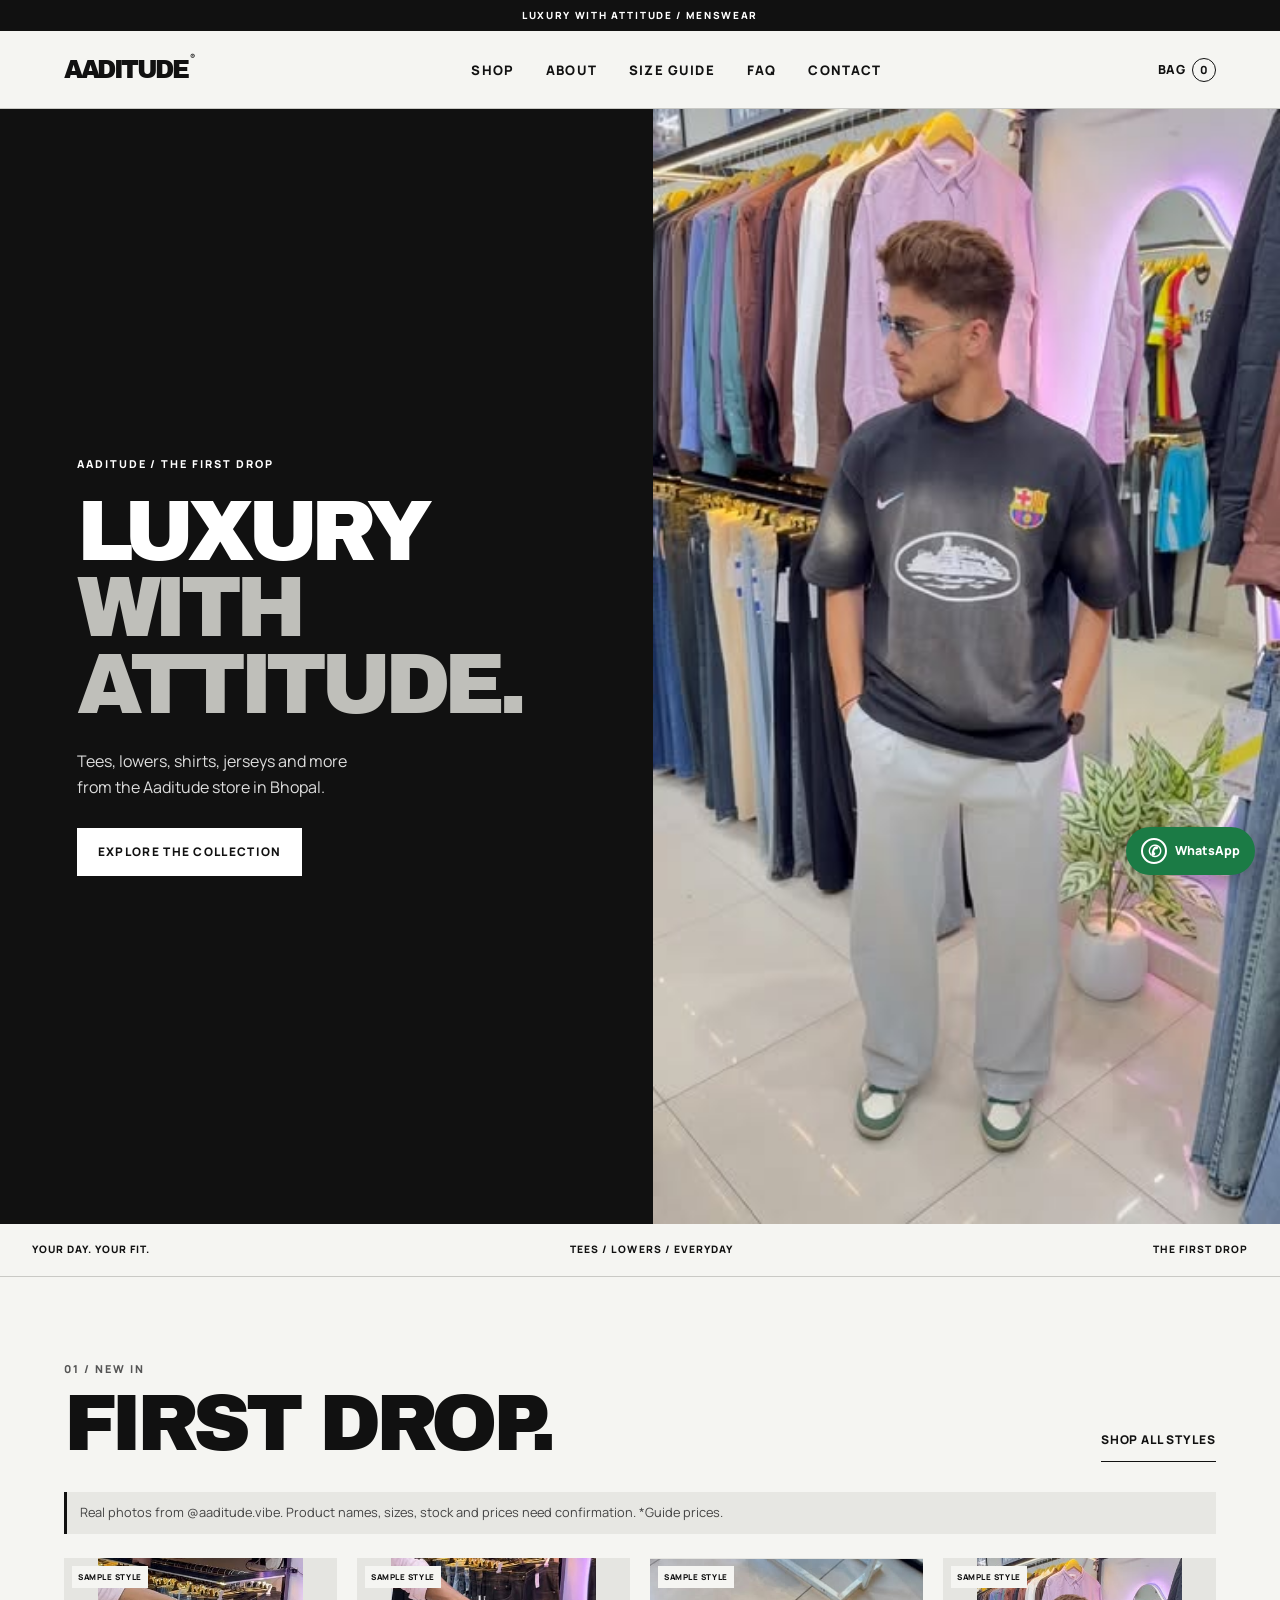
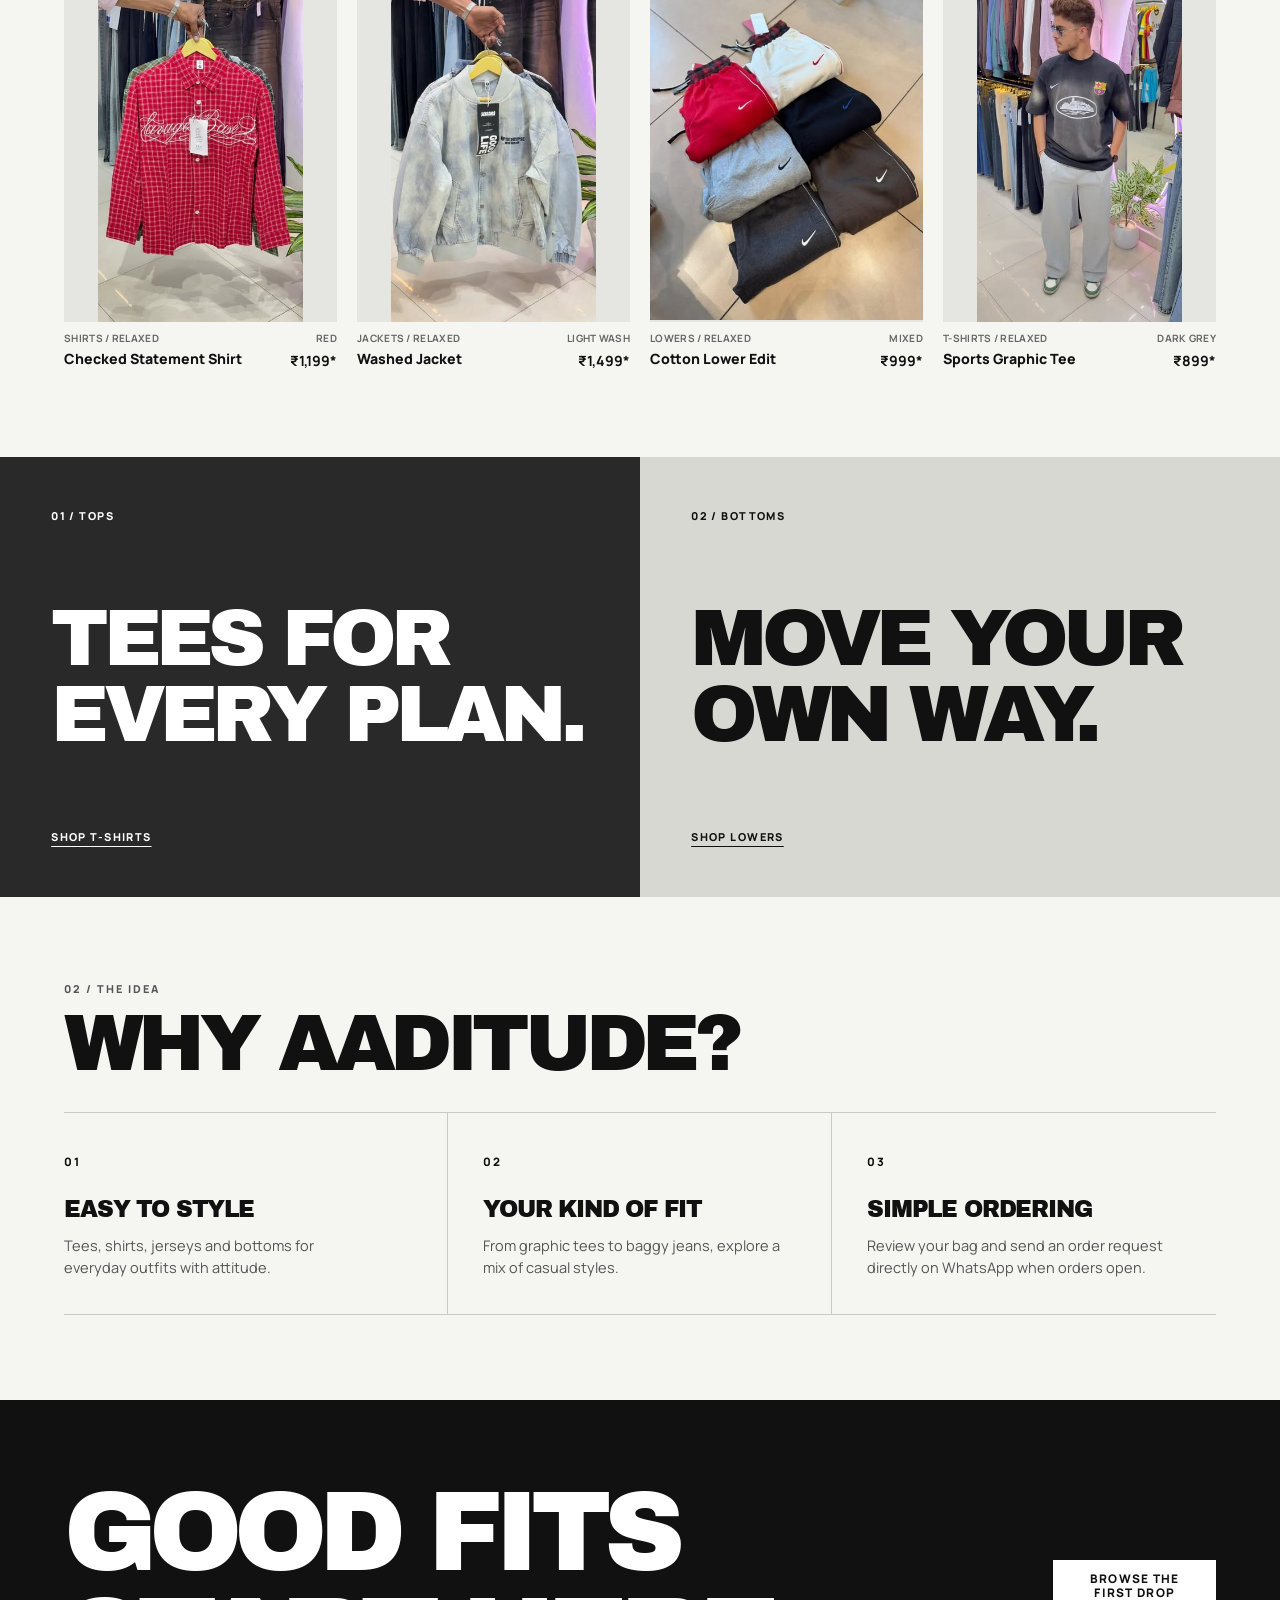
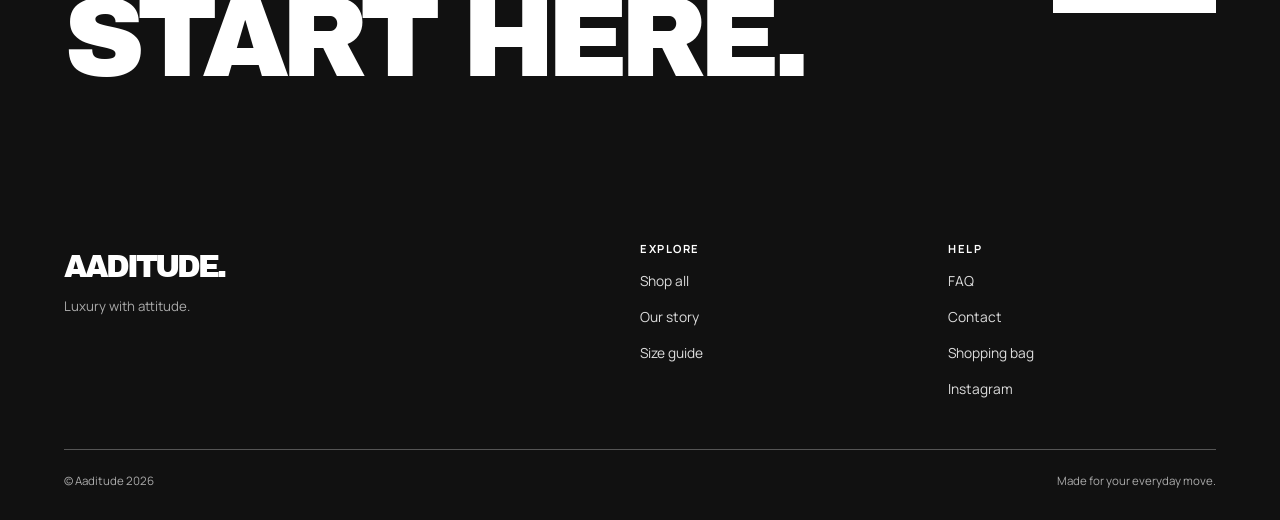
==== index.html @ e1cb43c3 "Build Aaditude static storefront" ====
<!doctype html>
<html lang="en-IN">
<head>
  <meta charset="utf-8">
  <meta name="viewport" content="width=device-width, initial-scale=1">
  <title>Aaditude | Men's Streetwear & Casualwear</title>
  <meta name="description" content="Explore Aaditude's T-shirts, lowers, shirts, jerseys, jackets and jeans with real photos from @aaditude.vibe.">
  <meta property="og:type" content="website">
  <meta property="og:site_name" content="Aaditude">
  <meta property="og:title" content="Aaditude | Men's Streetwear & Casualwear">
  <meta property="og:description" content="Explore Aaditude's T-shirts, lowers, shirts, jerseys, jackets and jeans with real photos from @aaditude.vibe.">
  <meta property="og:image" content="images/instagram-streetwear-look.jpg">
  <meta property="og:image:alt" content="Aaditude model wearing a dark graphic T-shirt and grey lower in the Bhopal store">
  <meta name="twitter:card" content="summary_large_image">
  <link rel="icon" type="image/svg+xml" href="images/favicon.svg">
  <link rel="preconnect" href="https://fonts.googleapis.com">
  <link rel="preconnect" href="https://fonts.gstatic.com" crossorigin>
  <link href="https://fonts.googleapis.com/css2?family=Archivo+Black&family=Manrope:wght@400;500;600;700;800&display=swap" rel="stylesheet">
  <link rel="stylesheet" href="css/style.css">
  <script src="js/products.js" defer></script>
  <script src="js/main.js" defer></script>
</head>
<body>
  <header id="site-header"></header>
  <main>
  <section class="hero">
    <div class="hero-content"><p class="eyebrow">AADITUDE / THE FIRST DROP</p><h1>Luxury<br><em>with attitude.</em></h1><p>Tees, lowers, shirts, jerseys and more from the Aaditude store in Bhopal.</p><a class="button button-light" href="shop.html">Explore the collection</a></div>
    <div class="hero-image"><img src="images/instagram-streetwear-look.jpg" alt="Model in a dark graphic T-shirt and grey lower inside the Aaditude store"></div>
  </section>
  <div class="ticker"><span>YOUR DAY. YOUR FIT.</span><span>TEES / LOWERS / EVERYDAY</span><span>THE FIRST DROP</span></div>
  <section class="section featured"><div class="section-heading"><div><p class="eyebrow dark">01 / NEW IN</p><h2>First drop.</h2></div><a class="text-link" href="shop.html">SHOP ALL STYLES</a></div>
    <p class="sample-note">Real photos from @aaditude.vibe. Product names, sizes, stock and prices need confirmation. *Guide prices.</p><div id="featured-products" class="product-grid"></div></section>
  <section class="category-blocks"><a href="shop.html?category=T-shirts" class="category-block category-dark"><span>01 / TOPS</span><h2>Tees for<br>every plan.</h2><strong>SHOP T-SHIRTS</strong></a><a href="shop.html?category=Lowers" class="category-block category-light"><span>02 / BOTTOMS</span><h2>Move your<br>own way.</h2><strong>SHOP LOWERS</strong></a></section>
  <section class="section why-section"><div class="section-heading"><div><p class="eyebrow dark">02 / THE IDEA</p><h2>Why Aaditude?</h2></div></div><div class="why-grid"><article><span>01</span><h3>Easy to style</h3><p>Tees, shirts, jerseys and bottoms for everyday outfits with attitude.</p></article><article><span>02</span><h3>Your kind of fit</h3><p>From graphic tees to baggy jeans, explore a mix of casual styles.</p></article><article><span>03</span><h3>Simple ordering</h3><p>Review your bag and send an order request directly on WhatsApp when orders open.</p></article></div></section>
  <section class="end-banner"><p>GOOD FITS START HERE.</p><a class="button button-light" href="shop.html">Browse the first drop</a></section>
</main>
  <footer id="site-footer"></footer>
  <a id="whatsapp-float" class="whatsapp-float" href="contact.html" aria-label="Chat with Aaditude on WhatsApp">WhatsApp</a>
  <div id="site-toast" class="site-toast" role="status" aria-live="polite"></div>
</body>
</html>
---- css/style.css ----
/* Aaditude | Mobile-first static storefront
   Edit colours in :root. All interactive tap targets are at least 44px tall. */
:root{--ink:#111;--paper:#f5f5f2;--white:#fff;--muted:#666;--line:#c9c9c5;--soft:#e7e7e3;--display:"Archivo Black",Impact,Arial,sans-serif;--body:Manrope,Arial,sans-serif}
*{box-sizing:border-box}
html{scroll-behavior:smooth}
body{margin:0;background:var(--paper);color:var(--ink);font:400 16px/1.55 var(--body)}
img{max-width:100%;display:block}
a{color:inherit;text-decoration:none}
button,input,select,textarea{font:inherit}
button{cursor:pointer}
button:disabled{cursor:not-allowed;opacity:.5}
:focus-visible{outline:3px solid #767676;outline-offset:3px}
h1,h2,h3,p{margin-top:0}
h1,h2,h3{line-height:1.08}
.topline{background:var(--ink);color:var(--white);text-align:center;padding:8px 12px;font-size:.62rem;font-weight:800;letter-spacing:.17em}
.nav-wrap{position:relative;display:flex;align-items:center;justify-content:space-between;gap:12px;min-height:66px;padding:0 16px;border-bottom:1px solid var(--line);background:var(--paper)}
.logo,.footer-logo{font-family:var(--display);font-size:1.3rem;letter-spacing:-.1em;white-space:nowrap}
.logo span{font:700 .5rem var(--body);vertical-align:top;letter-spacing:0;margin-left:3px}
.menu-toggle{order:3;display:flex;flex-direction:column;justify-content:center;gap:4px;width:44px;height:44px;border:0;background:transparent;padding:9px}
.menu-toggle span{display:block;width:24px;height:2px;background:var(--ink)}
.main-nav{display:none;position:absolute;z-index:20;left:0;right:0;top:100%;background:var(--paper);border-bottom:1px solid var(--line);padding:10px 16px 20px;box-shadow:0 14px 25px #0002}
.main-nav.is-open{display:flex;flex-direction:column}
.main-nav a{display:flex;align-items:center;min-height:46px;border-bottom:1px solid var(--line);font-size:.82rem;font-weight:800;letter-spacing:.09em;text-transform:uppercase}
.bag-link{margin-left:auto;display:flex;align-items:center;gap:6px;min-height:44px;font-size:.78rem;font-weight:800;letter-spacing:.06em;text-transform:uppercase}
.bag-link span{display:grid;place-items:center;min-width:24px;height:24px;border:1px solid var(--ink);border-radius:50%;font-size:.7rem}
.button{display:inline-flex;align-items:center;justify-content:center;min-height:48px;padding:11px 20px;border:1px solid var(--ink);background:transparent;color:var(--ink);font-size:.74rem;line-height:1.2;font-weight:800;letter-spacing:.11em;text-align:center;text-transform:uppercase;transition:background .18s,color .18s,transform .18s}
.button:hover{transform:translateY(-2px)}
.button-dark{background:var(--ink);color:var(--white)}
.button-dark:hover{background:#373737}
.button-light{background:var(--white);border-color:var(--white);color:var(--ink)}
.button-light:hover{background:#ddd;border-color:#ddd}
.button.full{width:100%}
.text-link{display:inline-flex;align-items:center;min-height:44px;border-bottom:1px solid currentColor;font-size:.75rem;font-weight:800;letter-spacing:.08em;text-transform:uppercase}
.eyebrow{font-size:.68rem;line-height:1.3;font-weight:800;letter-spacing:.18em;text-transform:uppercase}
.eyebrow.dark{color:#555}
.hero{background:var(--ink);color:var(--white)}
.hero-content{padding:48px 20px 52px}
.hero-content .eyebrow{margin-bottom:22px}
.hero h1,.page-title h1,.editorial-page h1,.detail-info h1{font-family:var(--display);font-weight:400;letter-spacing:-.075em;text-transform:uppercase}
.hero h1{font-size:clamp(3.1rem,12vw,6.2rem);line-height:.91;margin-bottom:25px}
.hero h1 em{font-style:normal;color:#bfbfba}
.hero-content>p:not(.eyebrow){max-width:30ch;font-size:1rem;line-height:1.6;color:#ddd;margin-bottom:28px}
.hero-image{height:370px;overflow:hidden}
.hero-image img{width:100%;height:100%;object-fit:cover;object-position:68% center}
.ticker{display:flex;justify-content:space-between;gap:12px;padding:15px 18px;border-bottom:1px solid var(--line);font-size:.64rem;font-weight:800;letter-spacing:.1em}
.ticker span:nth-child(2){display:none}
.section,.page-shell{padding:56px 16px}
.section-heading{display:flex;align-items:end;justify-content:space-between;gap:16px;margin-bottom:22px}
.section-heading h2,.checkout-section h2{font:400 clamp(2.6rem,9vw,5rem)/.95 var(--display);letter-spacing:-.07em;text-transform:uppercase;margin:0}
.section-heading .eyebrow{margin-bottom:10px}
.sample-note{border-left:3px solid var(--ink);background:var(--soft);padding:11px 13px;font-size:.8rem;line-height:1.5;color:#444;margin:0 0 24px}
.product-grid{display:grid;grid-template-columns:repeat(2,minmax(0,1fr));gap:26px 10px}
.product-card{display:block;min-width:0}
.product-image{position:relative;overflow:hidden;aspect-ratio:3/4;background:#ddd}
.product-image img{width:100%;height:100%;object-fit:contain;background:#e5e5e1;transition:transform .3s ease}
.product-card:hover img{transform:scale(1.035)}
.card-badge{position:absolute;left:8px;top:8px;background:var(--paper);padding:5px 6px;font-size:.5rem;font-weight:800;letter-spacing:.07em}
.product-meta{display:flex;justify-content:space-between;gap:6px;margin:9px 0 4px;color:#666;font-size:.63rem;font-weight:700;letter-spacing:.03em;text-transform:uppercase}
.product-meta span:last-child{display:none}
.product-name-row h3{font-size:.88rem;font-weight:800;line-height:1.25;margin:0 0 3px}
.product-name-row strong{font-size:.88rem}
.category-blocks{display:grid;grid-template-columns:1fr;gap:0}
.category-block{display:flex;flex-direction:column;align-items:flex-start;justify-content:space-between;min-height:310px;padding:25px 20px;transition:filter .2s}
.category-block:hover{filter:brightness(1.08)}
.category-dark{background:#292929;color:var(--white)}
.category-light{background:#d8d8d3;color:var(--ink)}
.category-block span,.category-block strong{font-size:.68rem;font-weight:800;letter-spacing:.13em}
.category-block strong{text-decoration:underline;text-underline-offset:5px}
.category-block h2{font:400 clamp(2.6rem,10vw,5rem)/.95 var(--display);letter-spacing:-.07em;text-transform:uppercase;margin:0}
.why-grid{display:grid;grid-template-columns:1fr;gap:0;border-top:1px solid var(--line)}
.why-grid article{padding:24px 0;border-bottom:1px solid var(--line)}
.why-grid span{font-size:.72rem;font-weight:800;letter-spacing:.15em}
.why-grid h3{font:400 1.45rem var(--display);text-transform:uppercase;letter-spacing:-.05em;margin:24px 0 12px}
.why-grid p{color:#555;font-size:.91rem;max-width:34ch;margin:0}
.end-banner{background:var(--ink);color:var(--white);padding:55px 20px;text-align:left}
.end-banner p{font:400 clamp(2.8rem,10vw,7rem)/.95 var(--display);letter-spacing:-.07em;margin-bottom:25px}
/* Shop, product detail, bag and checkout */
.page-title{margin-bottom:30px}
.page-title .eyebrow{margin-bottom:15px}
.page-title h1{font-size:clamp(3.3rem,12vw,7.5rem);line-height:.88;margin-bottom:18px}
.page-title p:not(.eyebrow){color:#555;max-width:42ch}
.page-title.compact h1{font-size:clamp(3rem,10vw,6rem)}
.shop-tools{display:grid;grid-template-columns:1fr 1fr;gap:10px;align-items:end;border-top:1px solid var(--line);padding:22px 0;margin-bottom:22px}
.shop-tools label{display:block;font-size:.68rem;font-weight:800;letter-spacing:.1em;text-transform:uppercase;margin-bottom:7px}
.shop-tools select{width:100%;min-height:48px;border:1px solid #aaa;border-radius:0;padding:10px 12px;background:var(--paper);color:var(--ink);font-size:.8rem}
#product-count{grid-column:1/-1;color:#666;font-size:.75rem}
.loading-note,.not-found{min-height:50vh;padding:60px 0}
.not-found h1{font-family:var(--display);font-size:3rem;text-transform:uppercase}
.breadcrumbs{display:flex;gap:10px;margin-bottom:25px;font-size:.7rem;font-weight:800;letter-spacing:.1em;text-transform:uppercase}
.breadcrumbs a{text-decoration:underline;text-underline-offset:4px}
.product-layout{display:grid;grid-template-columns:1fr;gap:30px}
.detail-image{background:#ddd;aspect-ratio:4/5;overflow:hidden}
.detail-image img{width:100%;height:100%;object-fit:contain;background:#e5e5e1}
.detail-info h1{font-size:clamp(3rem,12vw,6rem);line-height:.9;margin-bottom:20px}
.detail-price{font-size:1.45rem;font-weight:800;margin-bottom:24px}
.detail-price small{font-size:.72rem;font-weight:700;color:#666;text-transform:uppercase}
.detail-description{color:#444;line-height:1.7;margin-bottom:26px}
.detail-attribute,.size-heading{display:flex;justify-content:space-between;gap:14px;border-top:1px solid var(--line);padding-top:17px;margin-top:17px;font-size:.77rem;font-weight:800;letter-spacing:.06em}
.size-heading a{text-decoration:underline;text-underline-offset:3px}
.size-options{display:flex;flex-wrap:wrap;gap:8px;margin:15px 0 22px}
.size-options button{min-width:48px;min-height:48px;border:1px solid #999;border-radius:0;background:transparent}
.size-options button[aria-pressed="true"]{background:var(--ink);color:var(--white);border-color:var(--ink)}
.detail-note{border-top:1px solid var(--line);padding-top:19px;margin-top:28px;font-size:.82rem;color:#555}
.cart-layout{display:grid;grid-template-columns:1fr;gap:30px}
.cart-items{border-top:1px solid var(--line)}
.empty-cart{padding:40px 0}
.empty-cart h2{font:400 1.7rem var(--display);text-transform:uppercase}
.empty-cart p{color:#555}
.cart-item{display:grid;grid-template-columns:82px minmax(0,1fr);gap:12px;border-bottom:1px solid var(--line);padding:16px 0}
.cart-item img{width:82px;height:106px;object-fit:cover;background:#ddd}
.cart-item-details h2{font-size:.95rem;font-weight:800;margin:0 0 3px}
.cart-item-details p{font-size:.76rem;color:#666;margin:0}
.cart-item>strong{grid-column:2;font-size:.9rem}
.cart-actions{display:flex;flex-wrap:wrap;align-items:center;gap:10px;margin-top:14px}
.quantity{display:flex;align-items:center;border:1px solid #999;min-height:44px}
.quantity button{width:44px;height:44px;border:0;background:transparent;font-size:1.15rem}
.quantity span{min-width:22px;text-align:center;font-size:.85rem}
.remove-button{min-height:44px;padding:0 4px;background:transparent;border:0;text-decoration:underline;font-size:.76rem}
.cart-summary{background:var(--soft);padding:22px;align-self:start}
.cart-summary h2{font:400 1.4rem var(--display);text-transform:uppercase}
.summary-line{display:flex;justify-content:space-between;gap:12px;border-top:1px solid #bbb;padding:16px 0;font-size:.9rem}
.cart-summary p{font-size:.8rem;color:#555}
.cart-summary .text-link{margin-top:13px}
.checkout-section{margin-top:72px;border-top:3px solid var(--ink);padding-top:26px}
.checkout-section .section-heading{margin-bottom:22px}
.checkout-grid{display:grid;grid-template-columns:1fr;gap:26px}
.checkout-form{display:flex;flex-direction:column;align-items:stretch}
.checkout-form label{font-size:.75rem;font-weight:800;letter-spacing:.08em;text-transform:uppercase;margin:0 0 7px}
.checkout-form input,.checkout-form textarea{width:100%;min-height:48px;padding:12px;border:1px solid #aaa;background:var(--white);border-radius:0;margin:0 0 18px;color:var(--ink)}
.checkout-form textarea{min-height:112px;resize:vertical}
.form-note{font-size:.78rem;color:#555;line-height:1.6}
.upi-box{background:var(--soft);padding:22px;align-self:start}
.upi-box h3{font:400 1.4rem var(--display);text-transform:uppercase}
.upi-box p,.upi-box small{font-size:.8rem;color:#555;line-height:1.6}
.upi-box img{width:180px;height:180px;object-fit:contain;margin:20px 0;background:var(--white)}
.upi-line{display:flex;flex-wrap:wrap;justify-content:space-between;gap:6px;padding:12px 0;border-top:1px solid #bbb;border-bottom:1px solid #bbb;font-size:.82rem}
.upi-line strong{overflow-wrap:anywhere}

/* Editorial pages, footer and persistent WhatsApp action */
.editorial-page{min-height:65vh}
.editorial-page h1{font-size:clamp(3.4rem,12vw,7rem);line-height:.88;margin-bottom:35px}
.editorial-grid{display:grid;grid-template-columns:1fr;gap:25px;border-top:1px solid var(--line);padding-top:28px}
.editorial-grid .lead{font-size:clamp(1.45rem,5vw,2.7rem);font-weight:800;line-height:1.22;letter-spacing:-.055em}
.editorial-grid>div>p{color:#444;line-height:1.7;margin-bottom:20px}
.editorial-image{margin-top:45px;max-height:560px;overflow:hidden}
.editorial-image img{width:100%;height:100%;object-fit:cover;object-position:center 40%}
.contact-details{display:grid;grid-template-columns:1fr;gap:14px;margin-top:26px}
.contact-card{border-top:1px solid var(--line);padding:16px 0}
.contact-card span{display:block;font-size:.7rem;font-weight:800;letter-spacing:.12em;margin-bottom:9px}
.contact-card a{font-size:1.1rem;font-weight:800;text-decoration:underline;overflow-wrap:anywhere}
.contact-card p{margin:0;color:#666}
.measurement-list{padding-left:22px;color:#444;line-height:1.7}
.measurement-list li{margin-bottom:13px}
.faq-list{max-width:1000px;border-top:1px solid var(--line)}
.faq-list article{display:grid;grid-template-columns:1fr;gap:7px;border-bottom:1px solid var(--line);padding:21px 0}
.faq-list h2{font-size:1rem;margin:0}
.faq-list p{color:#444;line-height:1.6;margin:0}
.faq-list a,.faq-contact a{text-decoration:underline}
.faq-contact{margin-top:30px}
#site-footer{background:var(--ink);color:var(--white);padding:50px 18px 25px}
.footer-grid{display:grid;grid-template-columns:1fr 1fr;gap:30px 18px}
.footer-grid>div:first-child{grid-column:1/-1}
.footer-logo{font-size:1.9rem}
.footer-grid p{color:#aaa;font-size:.83rem;margin:6px 0 0}
.footer-grid h2{font-size:.7rem;letter-spacing:.14em;text-transform:uppercase;margin-bottom:15px}
.footer-grid a:not(.footer-logo){display:block;min-height:36px;font-size:.86rem;color:#ddd}
.footer-bottom{display:flex;flex-direction:column;gap:6px;border-top:1px solid #555;padding-top:22px;margin-top:35px;color:#aaa;font-size:.72rem}
.whatsapp-float{position:fixed;z-index:30;right:16px;bottom:16px;display:flex;align-items:center;gap:8px;min-height:48px;padding:10px 15px;border-radius:28px;background:#1b7b45;color:#fff;box-shadow:0 7px 20px #0004;font-size:.78rem;font-weight:800;transition:transform .2s,background .2s}
.whatsapp-float:hover{transform:translateY(-3px);background:#136338}
.whatsapp-float span:first-child{display:grid;place-items:center;width:26px;height:26px;border:2px solid #fff;border-radius:50%;font-size:1rem;line-height:1}
.site-toast{position:fixed;z-index:50;left:16px;right:16px;bottom:78px;max-width:380px;padding:13px 17px;margin:auto;background:var(--ink);color:#fff;font-size:.83rem;box-shadow:0 9px 25px #0004;opacity:0;transform:translateY(8px);pointer-events:none;transition:opacity .2s,transform .2s}
.site-toast.is-visible{opacity:1;transform:translateY(0)}
/* Larger phones and tablets */
@media(min-width:640px){
 .nav-wrap{padding:0 28px}
 .hero-content{padding:65px 32px}
 .hero-image{height:480px}
 .ticker{padding:18px 32px}
 .ticker span:nth-child(2){display:block}
 .section,.page-shell{padding:70px 32px}
 .product-grid{gap:36px 18px}
 .product-meta span:last-child{display:block}
 .product-name-row{display:flex;justify-content:space-between;gap:10px}
 .category-blocks{grid-template-columns:1fr 1fr}
 .category-block{min-height:370px;padding:30px}
 .why-grid{grid-template-columns:repeat(3,1fr)}
 .why-grid article{padding:25px;border-right:1px solid var(--line)}
 .why-grid article:first-child{padding-left:0}
 .why-grid article:last-child{border-right:0}
 .end-banner{padding:70px 32px}
 .shop-tools{display:flex;align-items:end;gap:16px}
 .shop-tools>div{width:190px}
 #product-count{margin-left:auto;padding-bottom:13px}
 .cart-item{grid-template-columns:105px 1fr auto}
 .cart-item img{width:105px;height:135px}
 .cart-item>strong{grid-column:auto}
 .footer-bottom{flex-direction:row;justify-content:space-between}
}
/* Desktop */
@media(min-width:960px){
 .nav-wrap{min-height:78px;padding:0 5vw}
 .logo{font-size:1.55rem}
 .menu-toggle{display:none}
 .main-nav{position:static;display:flex;align-items:center;gap:32px;padding:0;border:0;box-shadow:none;background:transparent}
 .main-nav a{border:0;min-height:44px}
 .main-nav a:hover,.footer-grid a:hover,.text-link:hover{text-decoration:underline;text-underline-offset:5px}
 .bag-link{margin-left:0}
 .hero{display:grid;grid-template-columns:51% 49%;min-height:640px}
 .hero-content{display:flex;flex-direction:column;align-items:flex-start;justify-content:center;padding:6vw}
 .hero h1{font-size:clamp(4.2rem,6.6vw,8rem)}
 .hero-image{height:auto;min-height:640px}
 .section,.page-shell{padding:85px 5vw}
 .section-heading{margin-bottom:30px}
 .product-grid{grid-template-columns:repeat(4,minmax(0,1fr));gap:42px 20px}
 .category-block{min-height:440px;padding:4vw}
 .why-grid article{padding:35px}
 .end-banner{display:flex;justify-content:space-between;align-items:center;gap:35px;padding:80px 5vw}
 .end-banner p{margin:0}
 .page-title{margin-bottom:45px}
 .product-layout{grid-template-columns:minmax(0,1.2fr) minmax(360px,.8fr);gap:6vw}
 .detail-info{padding-top:20px;max-width:560px}
 .cart-layout{grid-template-columns:minmax(0,1.7fr) minmax(300px,.8fr);gap:4vw}
 .checkout-grid{grid-template-columns:minmax(0,1.2fr) minmax(300px,.8fr);gap:5vw}
 .editorial-grid{grid-template-columns:1fr 1fr;gap:6vw}
 .faq-list article{grid-template-columns:1fr 1.3fr;gap:5vw}
 #site-footer{padding:70px 5vw 30px}
 .footer-grid{grid-template-columns:2fr 1fr 1fr;gap:40px}
 .footer-grid>div:first-child{grid-column:auto}
 .whatsapp-float{right:25px;bottom:25px}
 .site-toast{left:auto;right:25px;bottom:90px}
}
@media(prefers-reduced-motion:reduce){html{scroll-behavior:auto}*,*:before,*:after{transition:none!important;animation:none!important}}


.detail-note a{text-decoration:underline;text-underline-offset:3px}
@media(max-width:639px){.whatsapp-float{width:52px;height:52px;padding:0;justify-content:center;border-radius:50%}.whatsapp-float span:last-child{display:none}}
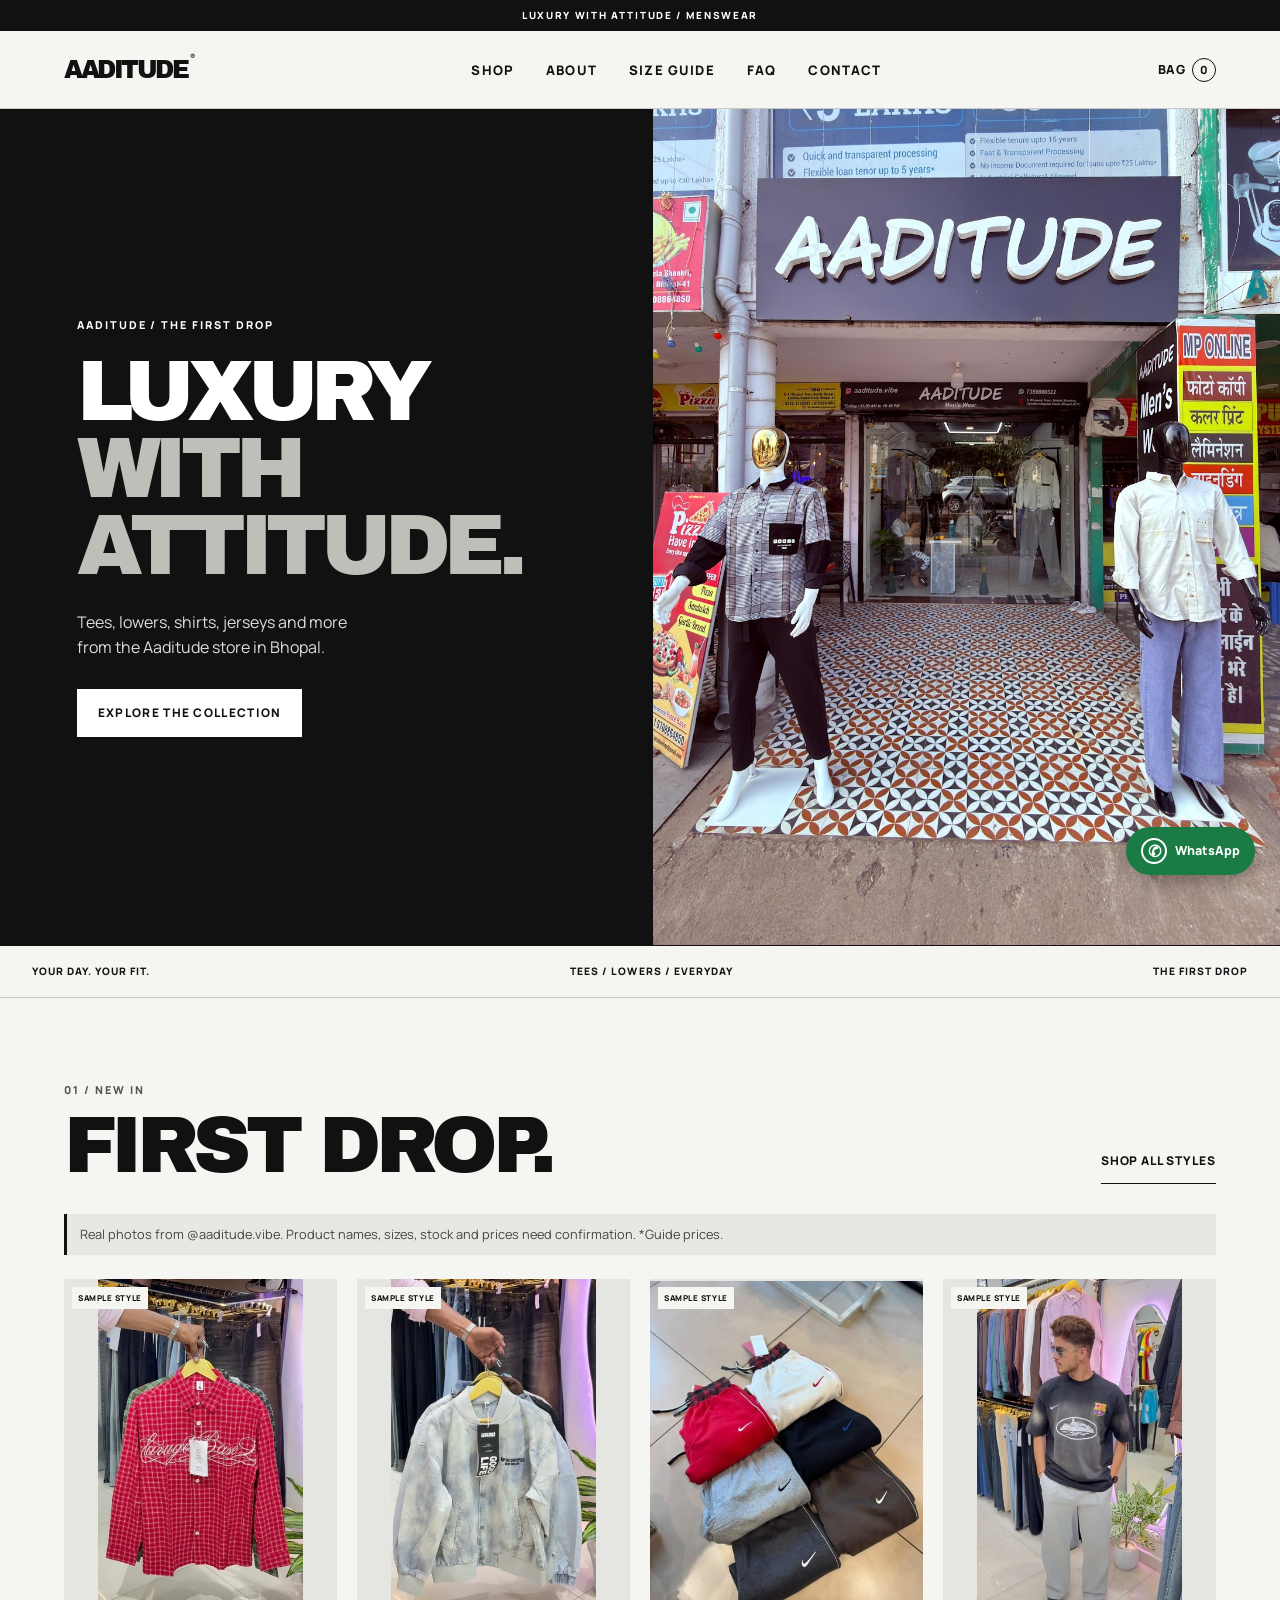
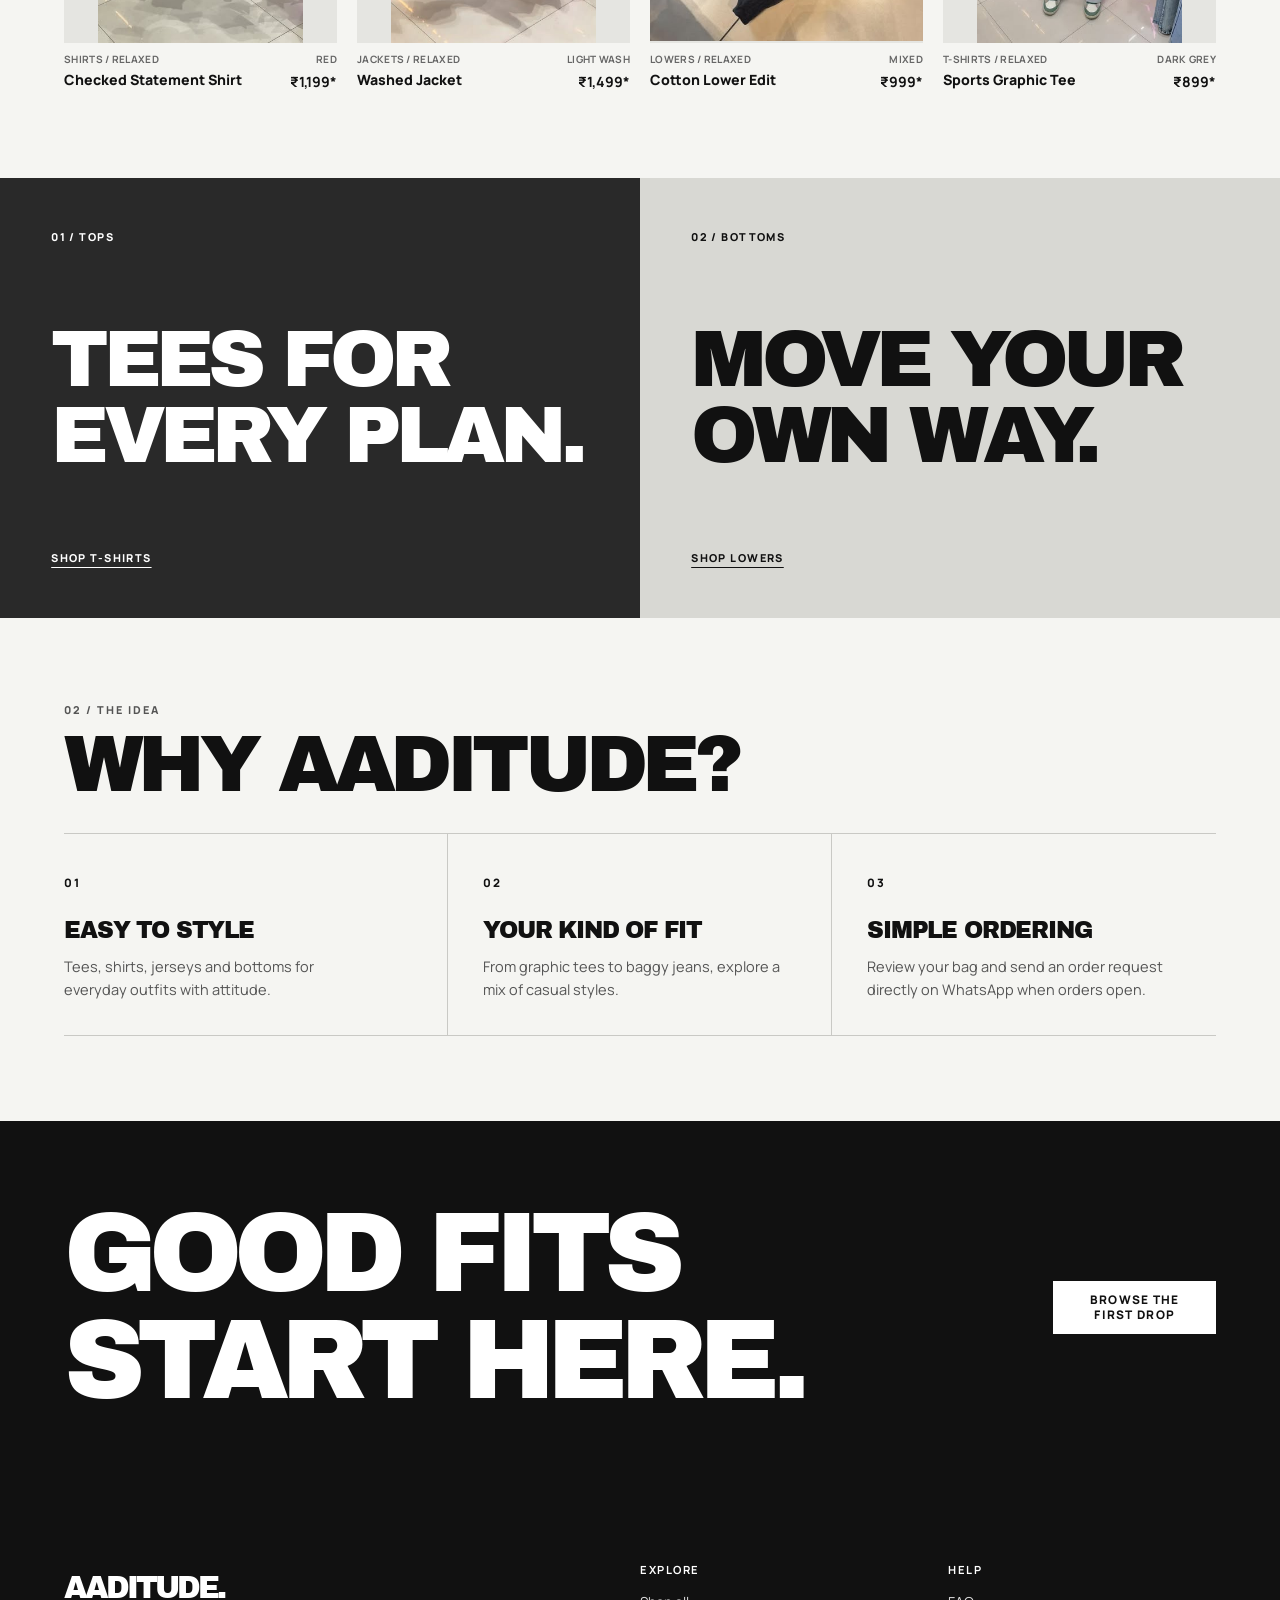
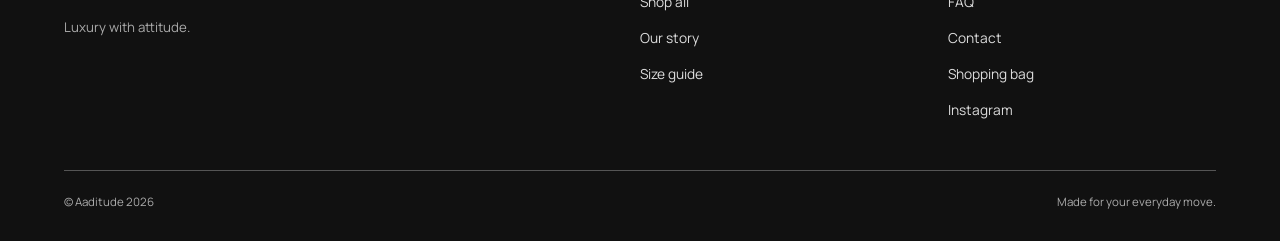
==== commit 94bee8cd: "Use Aaditude storefront photo for home hero" ====
--- a/index.html
+++ b/index.html
@@ -9,8 +9,8 @@
   <meta property="og:site_name" content="Aaditude">
   <meta property="og:title" content="Aaditude | Men's Streetwear & Casualwear">
   <meta property="og:description" content="Explore Aaditude's T-shirts, lowers, shirts, jerseys, jackets and jeans with real photos from @aaditude.vibe.">
-  <meta property="og:image" content="images/instagram-streetwear-look.jpg">
-  <meta property="og:image:alt" content="Aaditude model wearing a dark graphic T-shirt and grey lower in the Bhopal store">
+  <meta property="og:image" content="https://rishabvishwakarma7.github.io/aaditude-store/images/aaditude-maps-store.jpg">
+  <meta property="og:image:alt" content="Exterior of Aaditude Mens Wear in Bhopal with its sign and two mannequins">
   <meta name="twitter:card" content="summary_large_image">
   <link rel="icon" type="image/svg+xml" href="images/favicon.svg">
   <link rel="preconnect" href="https://fonts.googleapis.com">
@@ -25,7 +25,8 @@
   <main>
   <section class="hero">
     <div class="hero-content"><p class="eyebrow">AADITUDE / THE FIRST DROP</p><h1>Luxury<br><em>with attitude.</em></h1><p>Tees, lowers, shirts, jerseys and more from the Aaditude store in Bhopal.</p><a class="button button-light" href="shop.html">Explore the collection</a></div>
-    <div class="hero-image"><img src="images/instagram-streetwear-look.jpg" alt="Model in a dark graphic T-shirt and grey lower inside the Aaditude store"></div>
+    <!-- Storefront photo from the Aaditude Google Maps listing shared by the owner. -->
+    <div class="hero-image"><img src="images/aaditude-maps-store.jpg" alt="Exterior of Aaditude Mens Wear in Bhopal with its sign and two mannequins" width="1200" height="1600"></div>
   </section>
   <div class="ticker"><span>YOUR DAY. YOUR FIT.</span><span>TEES / LOWERS / EVERYDAY</span><span>THE FIRST DROP</span></div>
   <section class="section featured"><div class="section-heading"><div><p class="eyebrow dark">01 / NEW IN</p><h2>First drop.</h2></div><a class="text-link" href="shop.html">SHOP ALL STYLES</a></div>
--- a/css/style.css
+++ b/css/style.css
@@ -41,7 +41,7 @@
 .hero h1 em{font-style:normal;color:#bfbfba}
 .hero-content>p:not(.eyebrow){max-width:30ch;font-size:1rem;line-height:1.6;color:#ddd;margin-bottom:28px}
 .hero-image{height:370px;overflow:hidden}
-.hero-image img{width:100%;height:100%;object-fit:cover;object-position:68% center}
+.hero-image img{width:100%;height:100%;object-fit:cover;object-position:center 68%}
 .ticker{display:flex;justify-content:space-between;gap:12px;padding:15px 18px;border-bottom:1px solid var(--line);font-size:.64rem;font-weight:800;letter-spacing:.1em}
 .ticker span:nth-child(2){display:none}
 .section,.page-shell{padding:56px 16px}
@@ -100,6 +100,7 @@
 .size-options{display:flex;flex-wrap:wrap;gap:8px;margin:15px 0 22px}
 .size-options button{min-width:48px;min-height:48px;border:1px solid #999;border-radius:0;background:transparent}
 .size-options button[aria-pressed="true"]{background:var(--ink);color:var(--white);border-color:var(--ink)}
+.inquiry-link{margin-top:10px}
 .detail-note{border-top:1px solid var(--line);padding-top:19px;margin-top:28px;font-size:.82rem;color:#555}
 .cart-layout{display:grid;grid-template-columns:1fr;gap:30px}
 .cart-items{border-top:1px solid var(--line)}
@@ -136,6 +137,61 @@
 .upi-line{display:flex;flex-wrap:wrap;justify-content:space-between;gap:6px;padding:12px 0;border-top:1px solid #bbb;border-bottom:1px solid #bbb;font-size:.82rem}
 .upi-line strong{overflow-wrap:anywhere}
 
+/* About page: brand-led story and the real Bhopal store location */
+.about-page{padding:0 16px 72px}
+.about-intro{display:grid;grid-template-columns:1fr;gap:34px;padding:56px 0 70px}
+.about-intro h1{font:400 clamp(3.1rem,11vw,6.8rem)/.9 var(--display);letter-spacing:-.075em;text-transform:uppercase;margin:0 0 25px}
+.about-intro h1 span{color:#777}
+.about-lead{max-width:49ch;font-size:1.04rem;line-height:1.7;color:#353535;margin:0}
+.about-actions{display:flex;flex-wrap:wrap;align-items:center;gap:8px 22px;margin-top:27px}
+.about-actions .button{width:100%}
+.about-actions .text-link{font-size:.7rem}
+.about-categories{margin:36px 0 0;padding-top:15px;border-top:1px solid var(--line);font-size:.62rem;font-weight:800;letter-spacing:.08em}
+.about-categories span{color:#aaa;margin:0 4px}
+.about-brand-panel{position:relative;isolation:isolate;display:flex;flex-direction:column;justify-content:space-between;min-height:360px;overflow:hidden;background:#171717;color:#fff;padding:19px}
+.about-brand-panel:before,.about-brand-panel:after{content:"";position:absolute;z-index:-1;left:50%;top:50%;border:1px solid #ffffff24;border-radius:50%;transform:translate(-50%,-50%)}
+.about-brand-panel:before{width:330px;height:330px}
+.about-brand-panel:after{width:510px;height:510px}
+.about-panel-top,.about-panel-bottom{font-size:.63rem;font-weight:800;letter-spacing:.13em}
+.about-panel-mark{align-self:center;font:400 clamp(10rem,38vw,17rem)/.78 var(--display);letter-spacing:-.1em}
+.about-panel-bottom{display:flex;justify-content:space-between;gap:12px;border-top:1px solid #ffffff6b;padding-top:13px}
+.about-story{border-top:1px solid var(--line);padding:32px 0 70px}
+.about-story-grid{display:grid;grid-template-columns:1fr;gap:22px}
+.about-story h2,.about-location h2{font:400 clamp(2.4rem,9vw,5rem)/.95 var(--display);letter-spacing:-.07em;text-transform:uppercase;margin:0}
+.about-story h2{max-width:14ch}
+.about-story-grid p{max-width:50ch;color:#444;line-height:1.7;margin:0 0 16px}
+.about-story-grid a{text-decoration:underline;text-underline-offset:3px}
+.about-location{border-top:1px solid var(--line);padding-top:32px}
+.about-location-heading{display:grid;grid-template-columns:1fr;gap:22px;margin-bottom:26px}
+.about-location-heading h2{margin:0 0 17px}
+.about-location-heading p:not(.eyebrow){max-width:45ch;color:#444;line-height:1.7;margin:0}
+.about-location-heading .button{width:100%}
+.about-map-card{background:var(--ink);color:#fff}
+.about-map-viewport{position:relative;overflow:hidden;background:#ddd}
+.about-map-card iframe{display:block;width:100%;height:300px;border:0;background:#ddd;filter:grayscale(1) contrast(.95);pointer-events:none}
+.about-map-pin{position:absolute;left:50%;top:50%;display:grid;place-items:center;width:46px;height:46px;border:2px solid #fff;border-radius:50%;background:var(--ink);color:#fff;font:400 1.1rem var(--display);box-shadow:0 5px 16px #0005;transform:translate(-50%,-50%);pointer-events:none}
+.about-map-caption{display:flex;flex-direction:column;gap:4px;padding:16px 18px}
+.about-map-caption strong{font:400 1rem var(--display);letter-spacing:-.04em}
+.about-map-caption span{color:#ccc;font-size:.77rem}
+@media(min-width:640px){
+ .about-page{padding:0 32px 90px}
+ .about-intro{padding:70px 0 85px}
+ .about-actions .button,.about-location-heading .button{width:auto}
+ .about-brand-panel{min-height:460px;padding:26px}
+ .about-map-card iframe{height:390px}
+ .about-map-caption{flex-direction:row;justify-content:space-between;align-items:center;padding:19px 24px}
+}
+@media(min-width:960px){
+ .about-page{padding:0 5vw 110px}
+ .about-intro{grid-template-columns:minmax(0,1fr) minmax(0,.92fr);align-items:stretch;gap:5vw;min-height:690px}
+ .about-intro-copy{align-self:center}
+ .about-brand-panel{min-height:590px}
+ .about-story{padding:45px 0 95px}
+ .about-story-grid{grid-template-columns:minmax(0,1fr) minmax(0,.8fr);gap:6vw}
+ .about-location{padding-top:45px}
+ .about-location-heading{grid-template-columns:minmax(0,1fr) auto;align-items:end}
+ .about-map-card iframe{height:460px}
+}
 /* Editorial pages, footer and persistent WhatsApp action */
 .editorial-page{min-height:65vh}
 .editorial-page h1{font-size:clamp(3.4rem,12vw,7rem);line-height:.88;margin-bottom:35px}
@@ -209,6 +265,7 @@
  .hero-content{display:flex;flex-direction:column;align-items:flex-start;justify-content:center;padding:6vw}
  .hero h1{font-size:clamp(4.2rem,6.6vw,8rem)}
  .hero-image{height:auto;min-height:640px}
+ .hero-image img{object-position:center bottom;transform:scale(1.12);transform-origin:center bottom}
  .section,.page-shell{padding:85px 5vw}
  .section-heading{margin-bottom:30px}
  .product-grid{grid-template-columns:repeat(4,minmax(0,1fr));gap:42px 20px}
